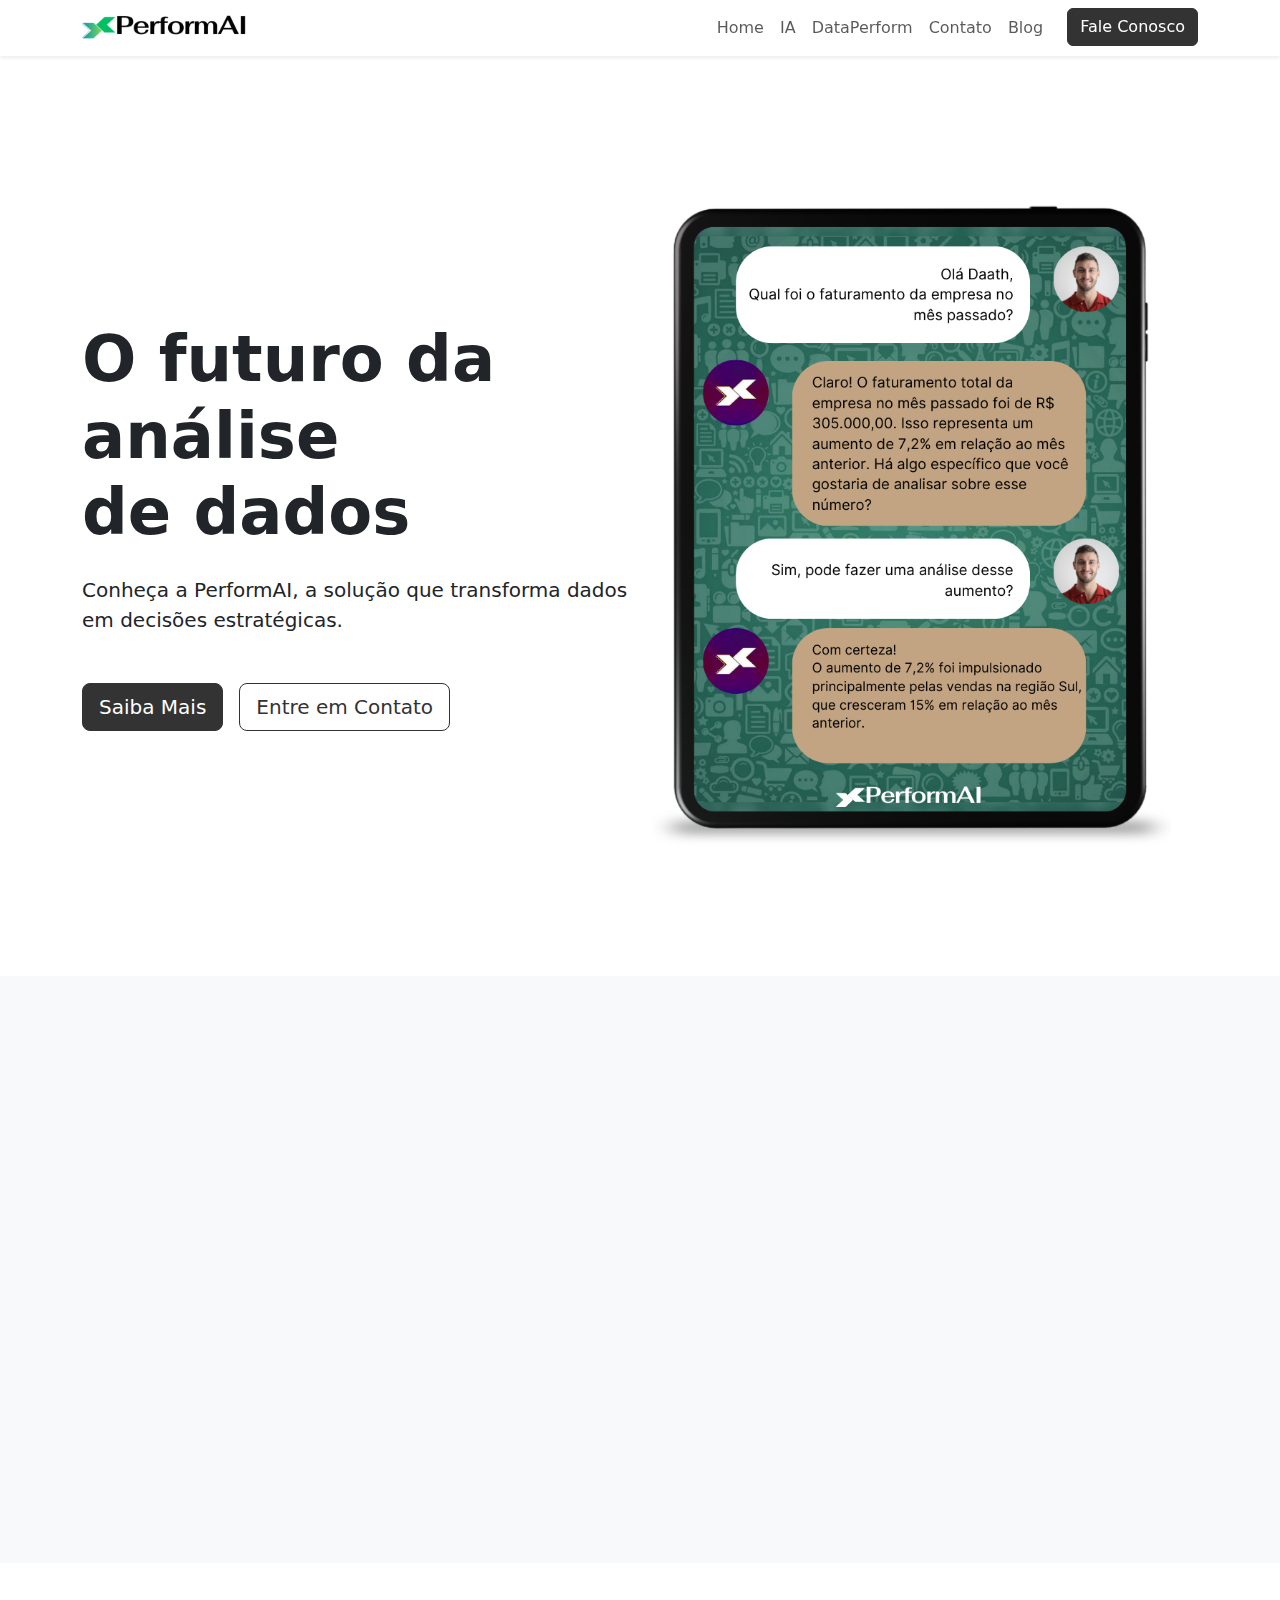
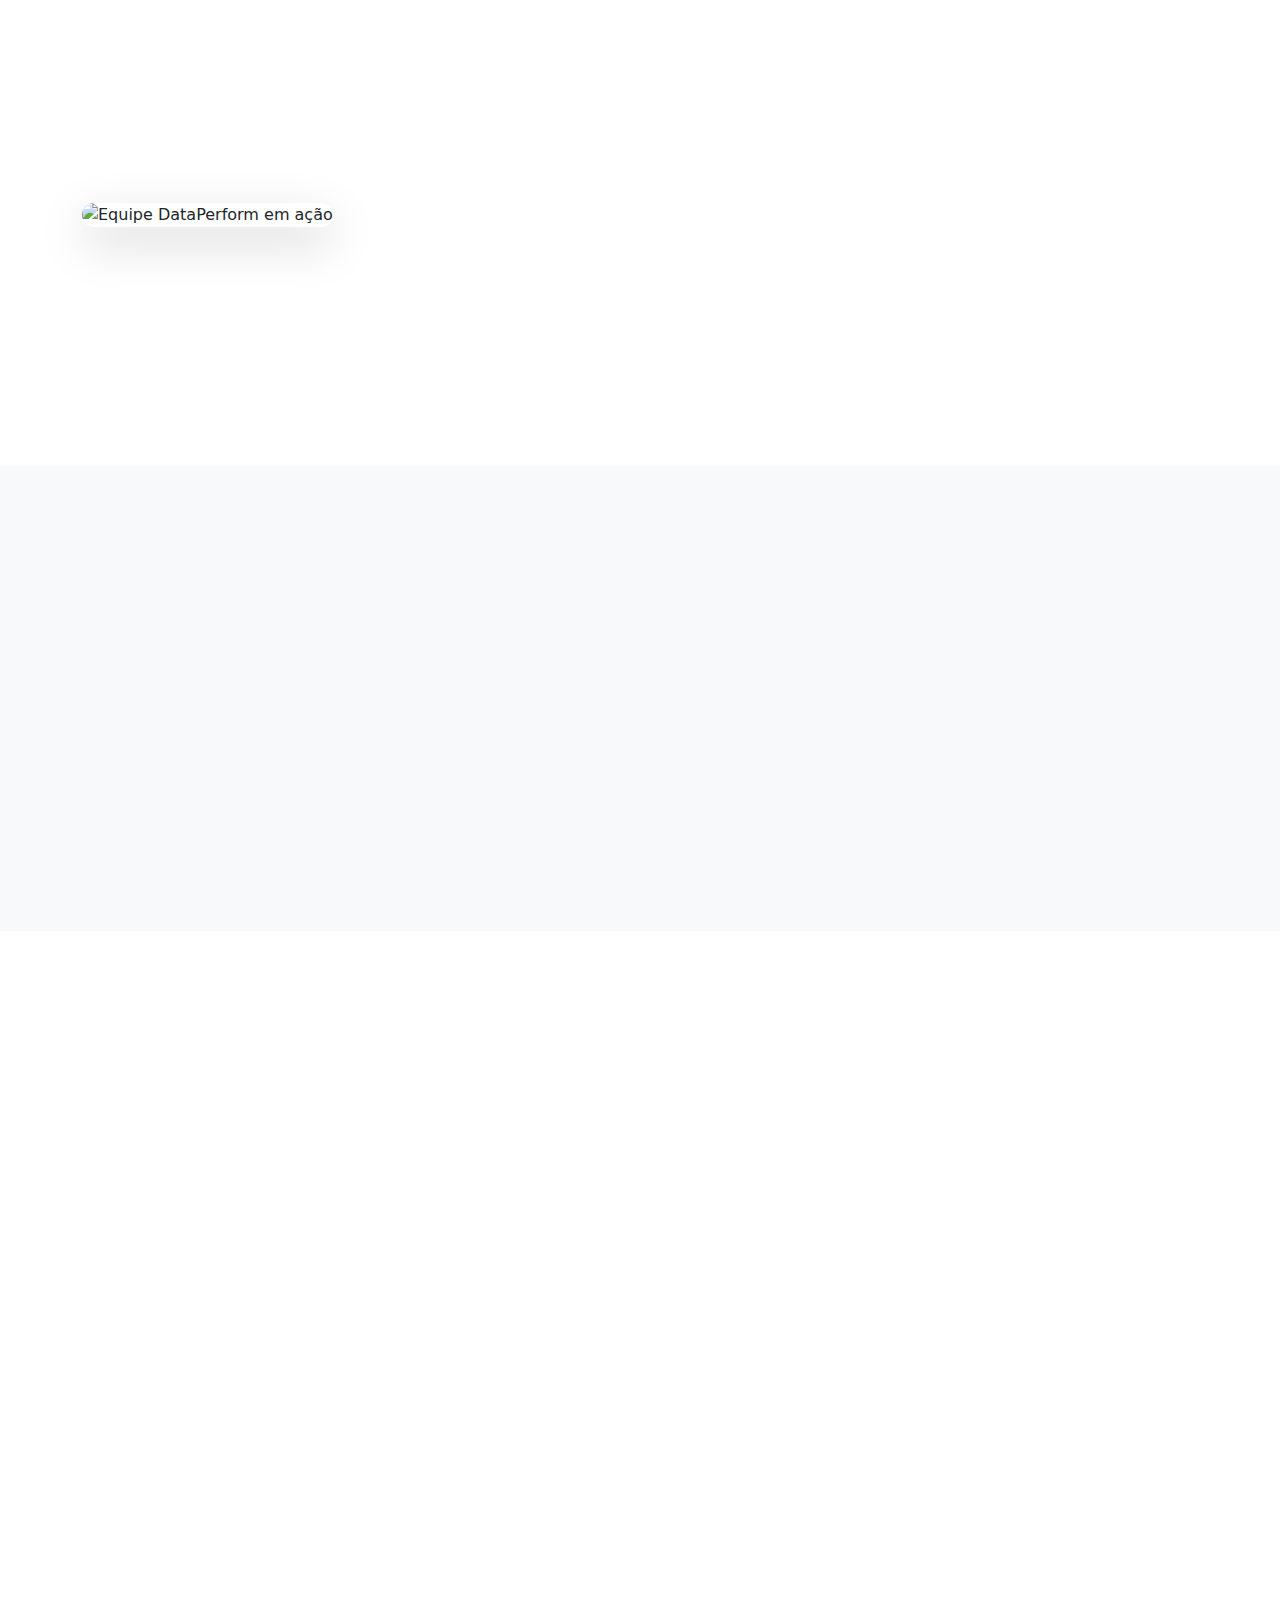
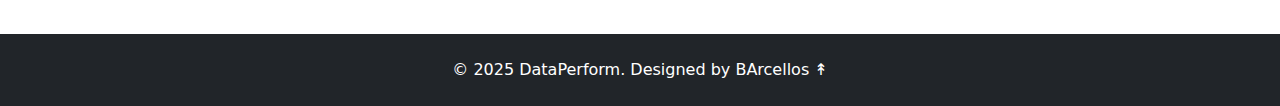
==== index.html @ f774dfe5 "Update" ====
<!DOCTYPE html>
<html lang="pt-BR">
<head>
    <meta charset="UTF-8">
    <meta name="viewport" content="width=device-width, initial-scale=1.0">
    <meta name="description" content="Transforme seu negócio com PerformAI, a solução de inteligência artificial da DataPerform. Insights estratégicos e automação para decisões inteligentes.">
    <title>DataPerform - PerformAI</title>
    <link href="https://cdn.jsdelivr.net/npm/bootstrap@5.3.0/dist/css/bootstrap.min.css" rel="stylesheet">
    <link href="styles.css" rel="stylesheet">
</head>
<body>
    <!-- Header -->
    <nav class="navbar navbar-expand-lg navbar-light bg-white fixed-top shadow-sm">
        <div class="container">
            <a class="navbar-brand" href="#home">
                <img src="logo.png" alt="DataPerform Logo" class="navbar-logo">
            </a>
            <button class="navbar-toggler" type="button" data-bs-toggle="collapse" data-bs-target="#navbarNav">
                <span class="navbar-toggler-icon"></span>
            </button>
            <div class="collapse navbar-collapse" id="navbarNav">
                <ul class="navbar-nav ms-auto">
                    <li class="nav-item">
                        <a class="nav-link" href="#home">Home</a>
                    </li>
                    <li class="nav-item">
                        <a class="nav-link" href="#ia">IA</a>
                    </li>
                    <li class="nav-item">
                        <a class="nav-link" href="#dataperform">DataPerform</a>
                    </li>
                    <li class="nav-item">
                        <a class="nav-link" href="#contact">Contato</a>
                    </li>
                    <li class="nav-item">
                        <a class="nav-link" href="#blog">Blog</a>
                    </li>
                    <li class="nav-item ms-lg-3">
                        <a class="btn btn-primary" href="#contact">Fale Conosco</a>
                    </li>
                </ul>
            </div>
        </div>
    </nav>

    <!-- Hero Section -->
    <section id="home" class="hero-section bg-white">
        <div class="container">
            <div class="row align-items-center min-vh-100">
                <div class="col-lg-6 fade-in">
                    <h1 class="display-3 fw-bold mb-4">O futuro da análise <br> de dados</h1>
                    <p class="lead mb-5">Conheça a PerformAI, a solução que transforma dados em decisões estratégicas.</p>
                    <div class="d-flex gap-3">
                        <a href="#about" class="btn btn-primary btn-lg">Saiba Mais</a>
                        <a href="#contact" class="btn btn-outline-primary btn-lg">Entre em Contato</a>
                    </div>
                </div>
                <div class="col-lg-6 fade-in-delayed">
                    <img src="chat-dp.png" alt="Prévia do Chat PerformAI" class="img-fluid rounded-4  hover-scale chat-preview">
                </div>
            </div>
        </div>
    </section>

    <!-- Features Section -->
    <section id="ia" class="py-5 bg-light">
        <div class="container py-5">
            <h2 class="text-center mb-3 fade-in features-title">Por que PerformAI?</h2>
            <p class="text-center mb-3 fade-in features-subtitle">Simplifique a gestão e tome decisões inteligentes.</p>
            <p class="text-center text-muted mb-5 fade-in features-description">Automatize tarefas, recupere seu tempo e conquiste resultados melhores com uma solução de IA integrada às necessidades do seu negócio.</p>
            <div class="row g-4">
                <div class="col-md-6 col-lg-3">
                    <div class="card h-100 border-0 shadow-sm hover-card fade-in">
                        <div class="card-body text-center p-4">
                            <h3 class="h5 mb-3">Recupere seu tempo</h3>
                            <p class="text-muted mb-0">Automatize tarefas e foque no que realmente importa.</p>
                        </div>
                    </div>
                </div>
                <div class="col-md-6 col-lg-3">
                    <div class="card h-100 border-0 shadow-sm hover-card fade-in">
                        <div class="card-body text-center p-4">
                            <h3 class="h5 mb-3">Trabalhe menos, conquiste mais</h3>
                            <p class="text-muted mb-0">Tome decisões com base em dados precisos.</p>
                        </div>
                    </div>
                </div>
                <div class="col-md-6 col-lg-3">
                    <div class="card h-100 border-0 shadow-sm hover-card fade-in">
                        <div class="card-body text-center p-4">
                            <h3 class="h5 mb-3">Delegue com inteligência</h3>
                            <p class="text-muted mb-0">Identifique padrões e preveja tendências com confiança.</p>
                        </div>
                    </div>
                </div>
                <div class="col-md-6 col-lg-3">
                    <div class="card h-100 border-0 shadow-sm hover-card fade-in">
                        <div class="card-body text-center p-4">
                            <h3 class="h5 mb-3">Crie hábitos de sucesso</h3>
                            <p class="text-muted mb-0">Estabeleça uma cultura de decisões baseadas em dados.</p>
                        </div>
                    </div>
                </div>
            </div>
        </div>
    </section>

    <!-- About Section -->
    <section id="dataperform" class="py-5">
        <div class="container py-5">
            <div class="row align-items-center">
                <div class="col-lg-6">
                    <img src="https://hebbkx1anhila5yf.public.blob.vercel-storage.com/sobre-dp-hRczuGwS9LQzbu65vtVH3QUksy7vBr.png" alt="Equipe DataPerform em ação" class="img-fluid rounded-4 shadow-lg hover-scale team-image">
                </div>
                <div class="col-lg-6 text-end">
                    <h2 class="mb-3 fade-in features-title">Sobre a DataPerform</h2>
                    <p class="mb-3 fade-in features-subtitle">Transformando negócios com tecnologia inovadora</p>
                    <p class="text-muted mb-5 fade-in features-description">Somos uma empresa de tecnologia focada em transformar negócios com soluções inovadoras. Nossa vertical de IA, a PerformAI, é projetada para maximizar resultados e simplificar a gestão empresarial.</p>
                    <a href="#" class="btn btn-primary btn-lg fade-in">Saiba Mais</a>
                </div>
            </div>
        </div>
    </section>

    <!-- What to Expect Section -->
    <section id="expect" class="py-5 bg-light">
        <div class="container py-5">
            <h2 class="text-center mb-5 fade-in features-title">O que esperar da PerformAI?</h2>
            <div class="row g-4">
                <div class="col-md-6 col-lg-3">
                    <div class="card h-100 border-0 shadow-sm hover-card fade-in">
                        <div class="card-body text-center p-4">
                            <h3 class="h5 mb-3">Automação de Tarefas</h3>
                            <p class="text-muted mb-0">Elimine processos manuais e aumente a produtividade</p>
                        </div>
                    </div>
                </div>
                <div class="col-md-6 col-lg-3">
                    <div class="card h-100 border-0 shadow-sm hover-card fade-in">
                        <div class="card-body text-center p-4">
                            <h3 class="h5 mb-3">Análises Precisas</h3>
                            <p class="text-muted mb-0">Tome decisões baseadas em dados confiáveis</p>
                        </div>
                    </div>
                </div>
                <div class="col-md-6 col-lg-3">
                    <div class="card h-100 border-0 shadow-sm hover-card fade-in">
                        <div class="card-body text-center p-4">
                            <h3 class="h5 mb-3">Predições Estratégicas</h3>
                            <p class="text-muted mb-0">Antecipe tendências e prepare-se para o futuro</p>
                        </div>
                    </div>
                </div>
                <div class="col-md-6 col-lg-3">
                    <div class="card h-100 border-0 shadow-sm hover-card fade-in">
                        <div class="card-body text-center p-4">
                            <h3 class="h5 mb-3">Acessibilidade Total</h3>
                            <p class="text-muted mb-0">Acesse suas informações de qualquer lugar, a qualquer momento</p>
                        </div>
                    </div>
                </div>
            </div>
        </div>
    </section>

    <!-- Contact Section -->
    <section id="contact" class="py-5">
        <div class="container py-5">
            <h2 class="text-center mb-5 fade-in">Fale Conosco</h2>
            <div class="row justify-content-between">
                <div class="col-md-6">
                    <form class="card border-0 shadow-sm p-4 fade-in" id="contactForm">
                        <div class="mb-3">
                            <label for="name" class="form-label">Seu Nome</label>
                            <input type="text" class="form-control" id="name" required>
                        </div>
                        <div class="mb-3">
                            <label for="email" class="form-label">E-mail</label>
                            <input type="email" class="form-control" id="email" required>
                        </div>
                        <div class="mb-4">
                            <label for="message" class="form-label">Mensagem</label>
                            <textarea class="form-control" id="message" rows="4" required></textarea>
                        </div>
                        <button type="submit" class="btn btn-primary w-100">Enviar</button>
                    </form>
                </div>
                <div class="col-md-5">
                    <div class="contact-info fade-in">
                        <div class="mb-4">
                            <div class="d-flex align-items-center mb-2">
                                <svg xmlns="http://www.w3.org/2000/svg" width="24" height="24" viewBox="0 0 24 24" fill="none" stroke="currentColor" stroke-width="2" stroke-linecap="round" stroke-linejoin="round" class="me-2 text-primary"><path d="M20 10c0 6-8 12-8 12s-8-6-8-12a8 8 0 0 1 16 0Z"></path><circle cx="12" cy="10" r="3"></circle></svg>
                                <h3 class="h5 mb-0">Endereço</h3>
                            </div>
                            <p class="text-muted ms-4">Itajaí, Santa Catarina</p>
                        </div>
                        <div class="mb-4">
                            <div class="d-flex align-items-center mb-2">
                                <svg xmlns="http://www.w3.org/2000/svg" width="24" height="24" viewBox="0 0 24 24" fill="none" stroke="currentColor" stroke-width="2" stroke-linecap="round" stroke-linejoin="round" class="me-2 text-primary"><path d="M22 16.92v3a2 2 0 0 1-2.18 2 19.79 19.79 0 0 1-8.63-3.07 19.5 19.5 0 0 1-6-6 19.79 19.79 0 0 1-3.07-8.67A2 2 0 0 1 4.11 2h3a2 2 0 0 1 2 1.72 12.84 12.84 0 0 0 .7 2.81 2 2 0 0 1-.45 2.11L8.09 9.91a16 16 0 0 0 6 6l1.27-1.27a2 2 0 0 1 2.11-.45 12.84 12.84 0 0 0 2.81.7A2 2 0 0 1 22 16.92z"></path></svg>
                                <h3 class="h5 mb-0">Telefone</h3>
                            </div>
                            <p class="text-muted ms-4">010-020-0340</p>
                        </div>
                        <div class="mb-4">
                            <div class="d-flex align-items-center mb-2">
                                <svg xmlns="http://www.w3.org/2000/svg" width="24" height="24" viewBox="0 0 24 24" fill="none" stroke="currentColor" stroke-width="2" stroke-linecap="round" stroke-linejoin="round" class="me-2 text-primary"><rect width="20" height="16" x="2" y="4" rx="2"></rect><path d="m22 7-8.97 5.7a1.94 1.94 0 0 1-2.06 0L2 7"></path></svg>
                                <h3 class="h5 mb-0">E-mail</h3>
                            </div>
                            <p class="text-muted ms-4">comercial@dataperform.com.br</p>
                        </div>
                    </div>
                </div>
            </div>
        </div>
    </section>

    <!-- Footer -->
    <footer class="bg-dark text-white py-4">
        <div class="container text-center">
            <p class="mb-0">&copy; 2025 DataPerform. Designed by BArcellos ↟</p>
        </div>
    </footer>

    <script src="https://cdn.jsdelivr.net/npm/bootstrap@5.3.0/dist/js/bootstrap.bundle.min.js"></script>
    <script src="script.js"></script>
</body>
</html>
---- styles.css ----
/* Custom Properties */
:root {
  --primary: #333333; /* Changed from #1d4ed8 to dark gray */
  --transition: all 0.3s ease;
}

/* General Styles */
body {
  padding-top: 76px;
}

/* Animations */
.fade-in {
  opacity: 0;
  transform: translateY(20px);
  transition: var(--transition);
}

.fade-in.visible {
  opacity: 1;
  transform: translateY(0);
}

.fade-in-delayed {
  opacity: 0;
  transform: translateY(20px);
  transition: var(--transition);
  transition-delay: 0.2s;
}

.fade-in-delayed.visible {
  opacity: 1;
  transform: translateY(0);
}

/* Hero Section */
.hero-section {
  background-color: #ffffff;
  min-height: calc(100vh - 76px);
  display: flex;
  align-items: center;
}

/* Hover Effects */
.hover-scale {
  transition: var(--transition);
}

.hover-scale:hover {
  transform: scale(1.02);
}

.hover-card {
  transition: var(--transition);
}

.hover-card:hover {
  transform: translateY(-5px);
}

/* Navigation */
.navbar {
  transition: var(--transition);
}

.navbar.scrolled {
  background: rgba(255, 255, 255, 0.95) !important;
  backdrop-filter: blur(10px);
}

.nav-link {
  position: relative;
  padding: 0.5rem 1rem;
}

.nav-link::after {
  content: "";
  position: absolute;
  bottom: 0;
  left: 50%;
  width: 0;
  height: 2px;
  background: var(--primary);
  transition: var(--transition);
  transform: translateX(-50%);
}

.nav-link:hover::after {
  width: 100%;
}

.navbar-logo {
  height: 30px;
  width: auto;
  display: block;
}

/* Form Styles */
.form-control {
  transition: var(--transition);
}

.form-control:focus {
  border-color: var(--primary);
  box-shadow: 0 0 0 0.25rem rgba(29, 78, 216, 0.25);
}

/* Button Styles */
.btn-primary {
  background-color: var(--primary);
  border-color: var(--primary);
}

.btn-primary:hover {
  background-color: #666666;
  border-color: #666666;
}

.btn-outline-primary {
  color: var(--primary);
  border-color: var(--primary);
}

.btn-outline-primary:hover {
  background-color: #666666;
  border-color: #666666;
}

/* Responsive Adjustments */
@media (max-width: 991.98px) {
  .hero-section {
    text-align: center;
  }

  .hero-section .d-flex {
    justify-content: center;
  }
}

/* Chat Preview Styles */
.chat-preview {
  max-width: 95%;
  margin: 0 auto;
}

/* Features Section Styles */
.features-title {
  font-size: 2.5rem;
  font-weight: 700 !important;
  margin-bottom: 1rem;
}

.features-subtitle {
  font-size: 1.25rem;
  font-weight: 500;
  margin-bottom: 1.5rem;
}

.features-description {
  font-size: 1.1rem;
  max-width: 800px;
  margin: 0 auto 3rem;
}

/* What to Expect Section Styles */
#expect .card {
  transition: all 0.3s ease;
}

#expect .card:hover {
  transform: translateY(-10px);
  box-shadow: 0 4px 20px rgba(0, 0, 0, 0.1) !important;
}

#expect .card-body {
  display: flex;
  flex-direction: column;
  justify-content: center;
  height: 100%;
}

#expect .h5 {
  font-weight: 600;
  margin-bottom: 1rem;
}

#expect .text-muted {
  font-size: 0.9rem;
  line-height: 1.5;
}

/* Responsive adjustments */
@media (max-width: 767.98px) {
  #expect .card {
    margin-bottom: 1rem;
  }
}

/* Features and About Section Styles */
.features-title,
.about-title {
  font-size: 2.5rem;
  font-weight: 700 !important;
  margin-bottom: 1rem;
}

.features-subtitle,
.about-subtitle {
  font-size: 1.25rem;
  font-weight: 500;
  margin-bottom: 1.5rem;
}

.features-description,
.about-description {
  font-size: 1.1rem;
  max-width: 800px;
  margin-left: auto;
  margin-bottom: 3rem;
}

/* Team Image Styles */
.team-image {
  width: 100%;
  height: auto;
  object-fit: cover;
}

/* Responsive adjustments */
@media (max-width: 991.98px) {
  #dataperform .col-lg-6 {
    margin-bottom: 2rem;
  }
  #dataperform .text-end {
    text-align: center !important;
  }
  .features-description,
  .about-description {
    margin-left: 0;
    margin-right: 0;
  }
}

/* Contact Info Styles */
.contact-info {
  padding: 2rem;
  background-color: #f8f9fa;
  border-radius: 0.5rem;
  height: 100%;
}

.contact-info .h5 {
  font-weight: 600;
  color: var(--primary);
}

.contact-info svg {
  width: 24px;
  height: 24px;
}

.contact-info p {
  margin-bottom: 0;
}

@media (max-width: 767.98px) {
  .contact-info {
    margin-top: 2rem;
  }
}
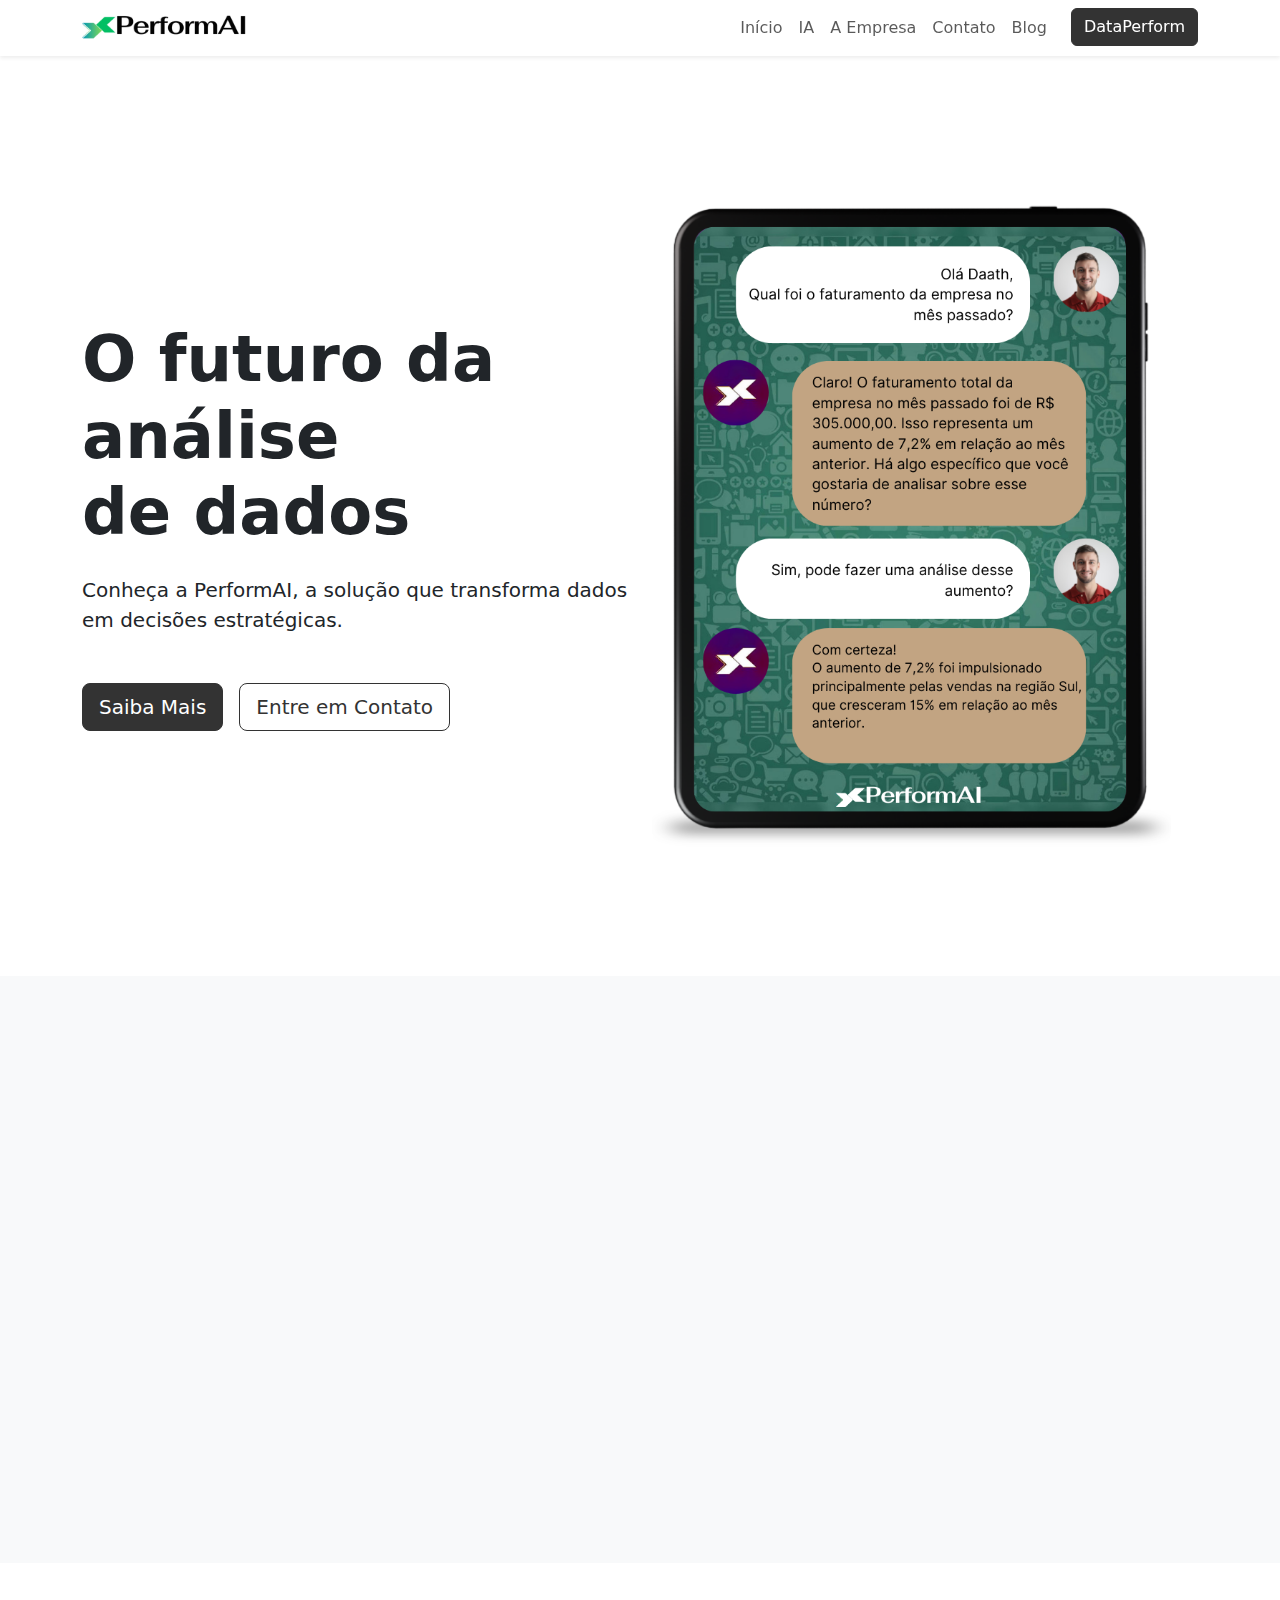
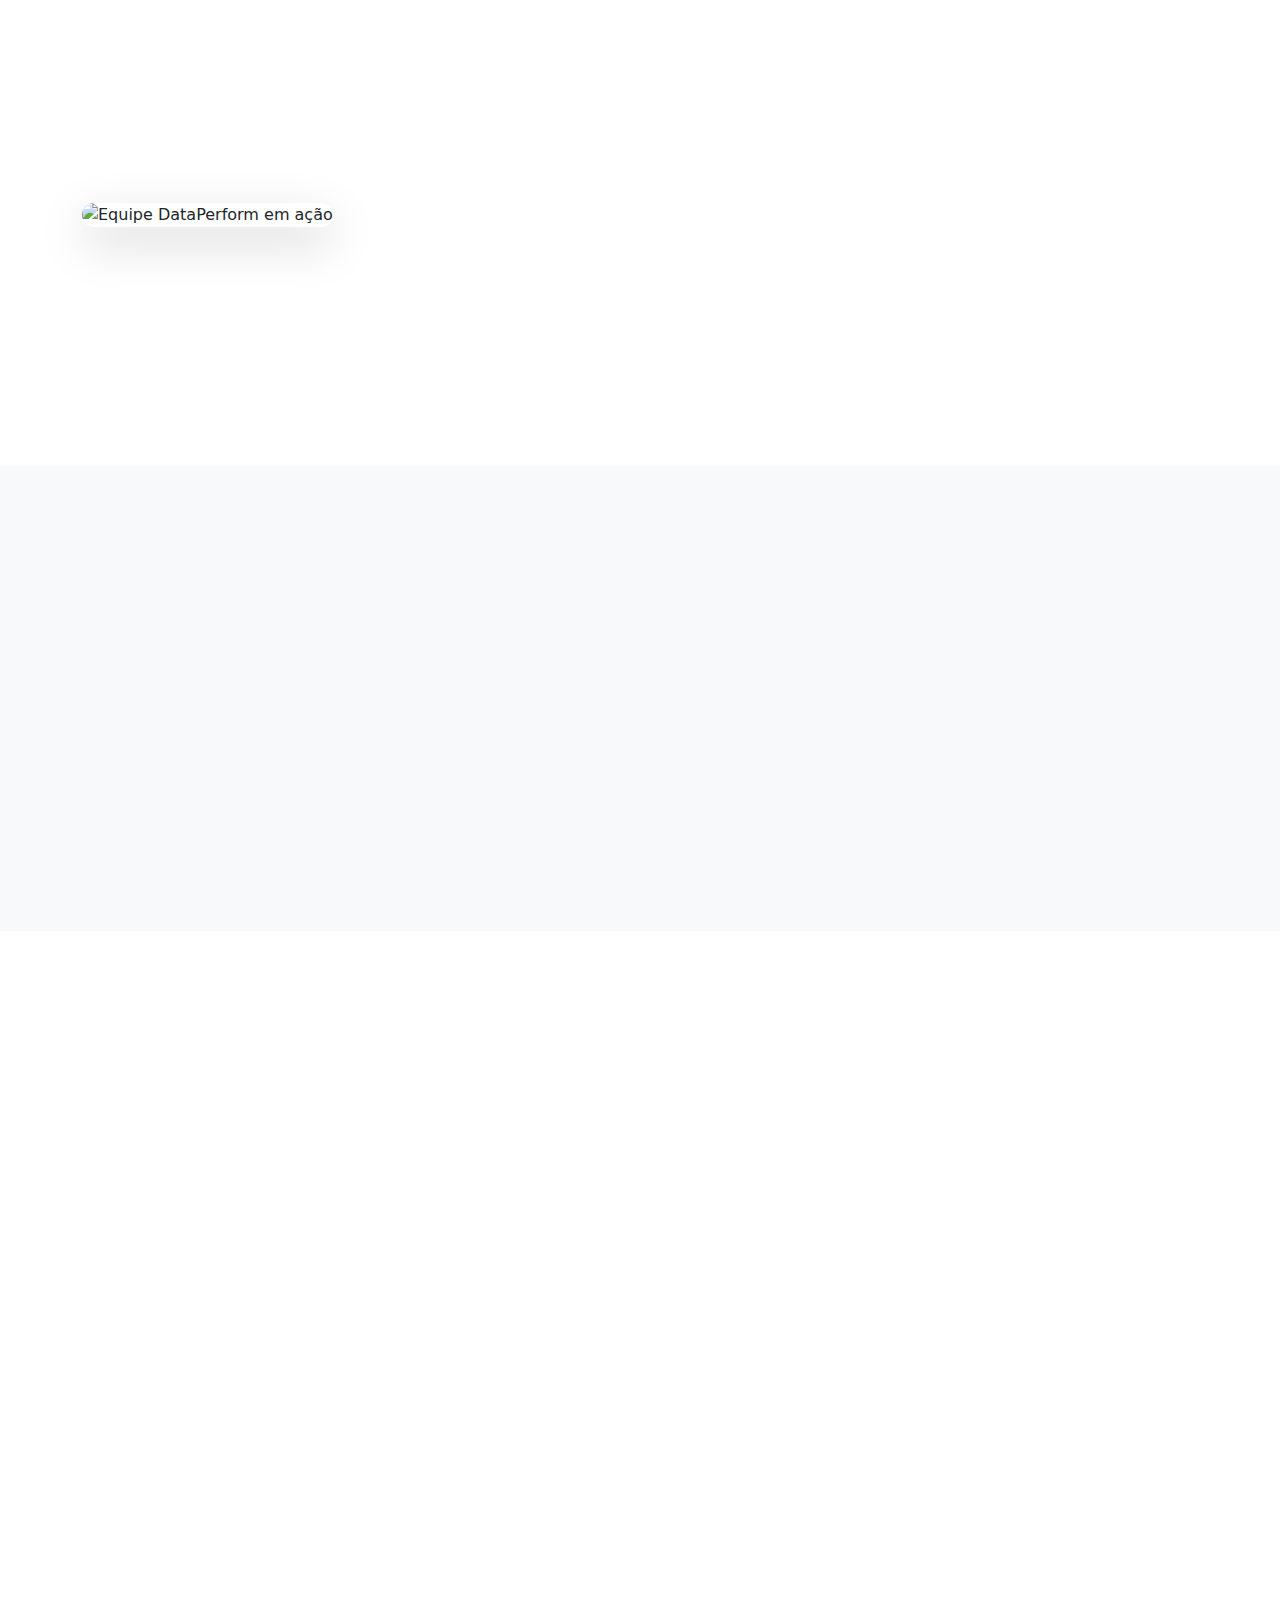
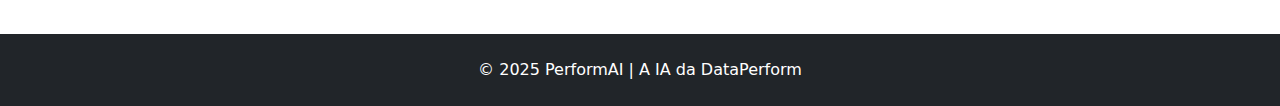
==== commit b0b258d6: "Menu and Footer" ====
--- a/index.html
+++ b/index.html
@@ -4,7 +4,8 @@
     <meta charset="UTF-8">
     <meta name="viewport" content="width=device-width, initial-scale=1.0">
     <meta name="description" content="Transforme seu negócio com PerformAI, a solução de inteligência artificial da DataPerform. Insights estratégicos e automação para decisões inteligentes.">
-    <title>DataPerform - PerformAI</title>
+    <title>PerformAI | A IA da DataPerform</title>
+    <link rel="icon" type="image/x-icon" href="favicon.ico">
     <link href="https://cdn.jsdelivr.net/npm/bootstrap@5.3.0/dist/css/bootstrap.min.css" rel="stylesheet">
     <link href="styles.css" rel="stylesheet">
 </head>
@@ -21,13 +22,13 @@
             <div class="collapse navbar-collapse" id="navbarNav">
                 <ul class="navbar-nav ms-auto">
                     <li class="nav-item">
-                        <a class="nav-link" href="#home">Home</a>
+                        <a class="nav-link" href="#home">Início</a>
                     </li>
                     <li class="nav-item">
                         <a class="nav-link" href="#ia">IA</a>
                     </li>
                     <li class="nav-item">
-                        <a class="nav-link" href="#dataperform">DataPerform</a>
+                        <a class="nav-link" href="#dataperform">A Empresa</a>
                     </li>
                     <li class="nav-item">
                         <a class="nav-link" href="#contact">Contato</a>
@@ -36,7 +37,7 @@
                         <a class="nav-link" href="#blog">Blog</a>
                     </li>
                     <li class="nav-item ms-lg-3">
-                        <a class="btn btn-primary" href="#contact">Fale Conosco</a>
+                        <a class="btn btn-primary" href="http://dataperform.com.br/" target="_blank">DataPerform</a>
                     </li>
                 </ul>
             </div>
@@ -217,7 +218,7 @@
     <!-- Footer -->
     <footer class="bg-dark text-white py-4">
         <div class="container text-center">
-            <p class="mb-0">&copy; 2025 DataPerform. Designed by BArcellos ↟</p>
+            <p class="mb-0">&copy; 2025 PerformAI | A IA da DataPerform</p>
         </div>
     </footer>
 
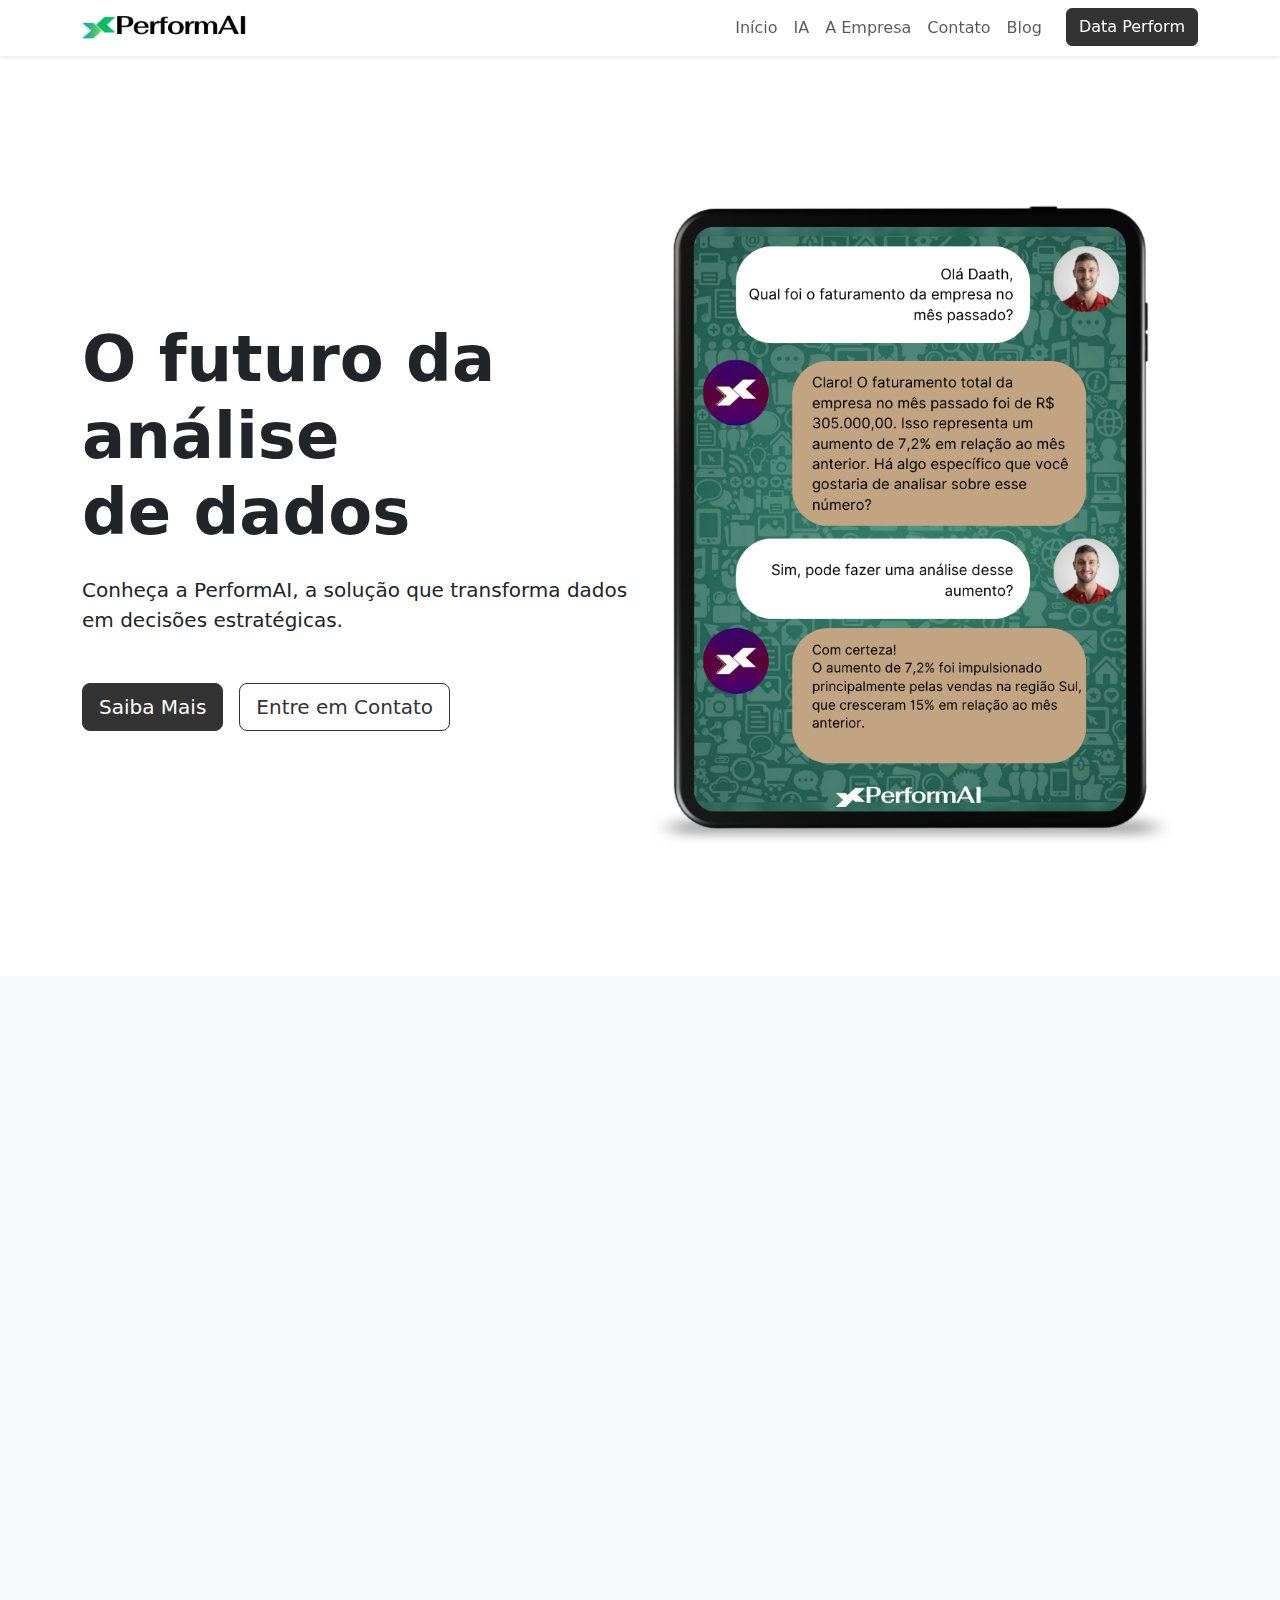
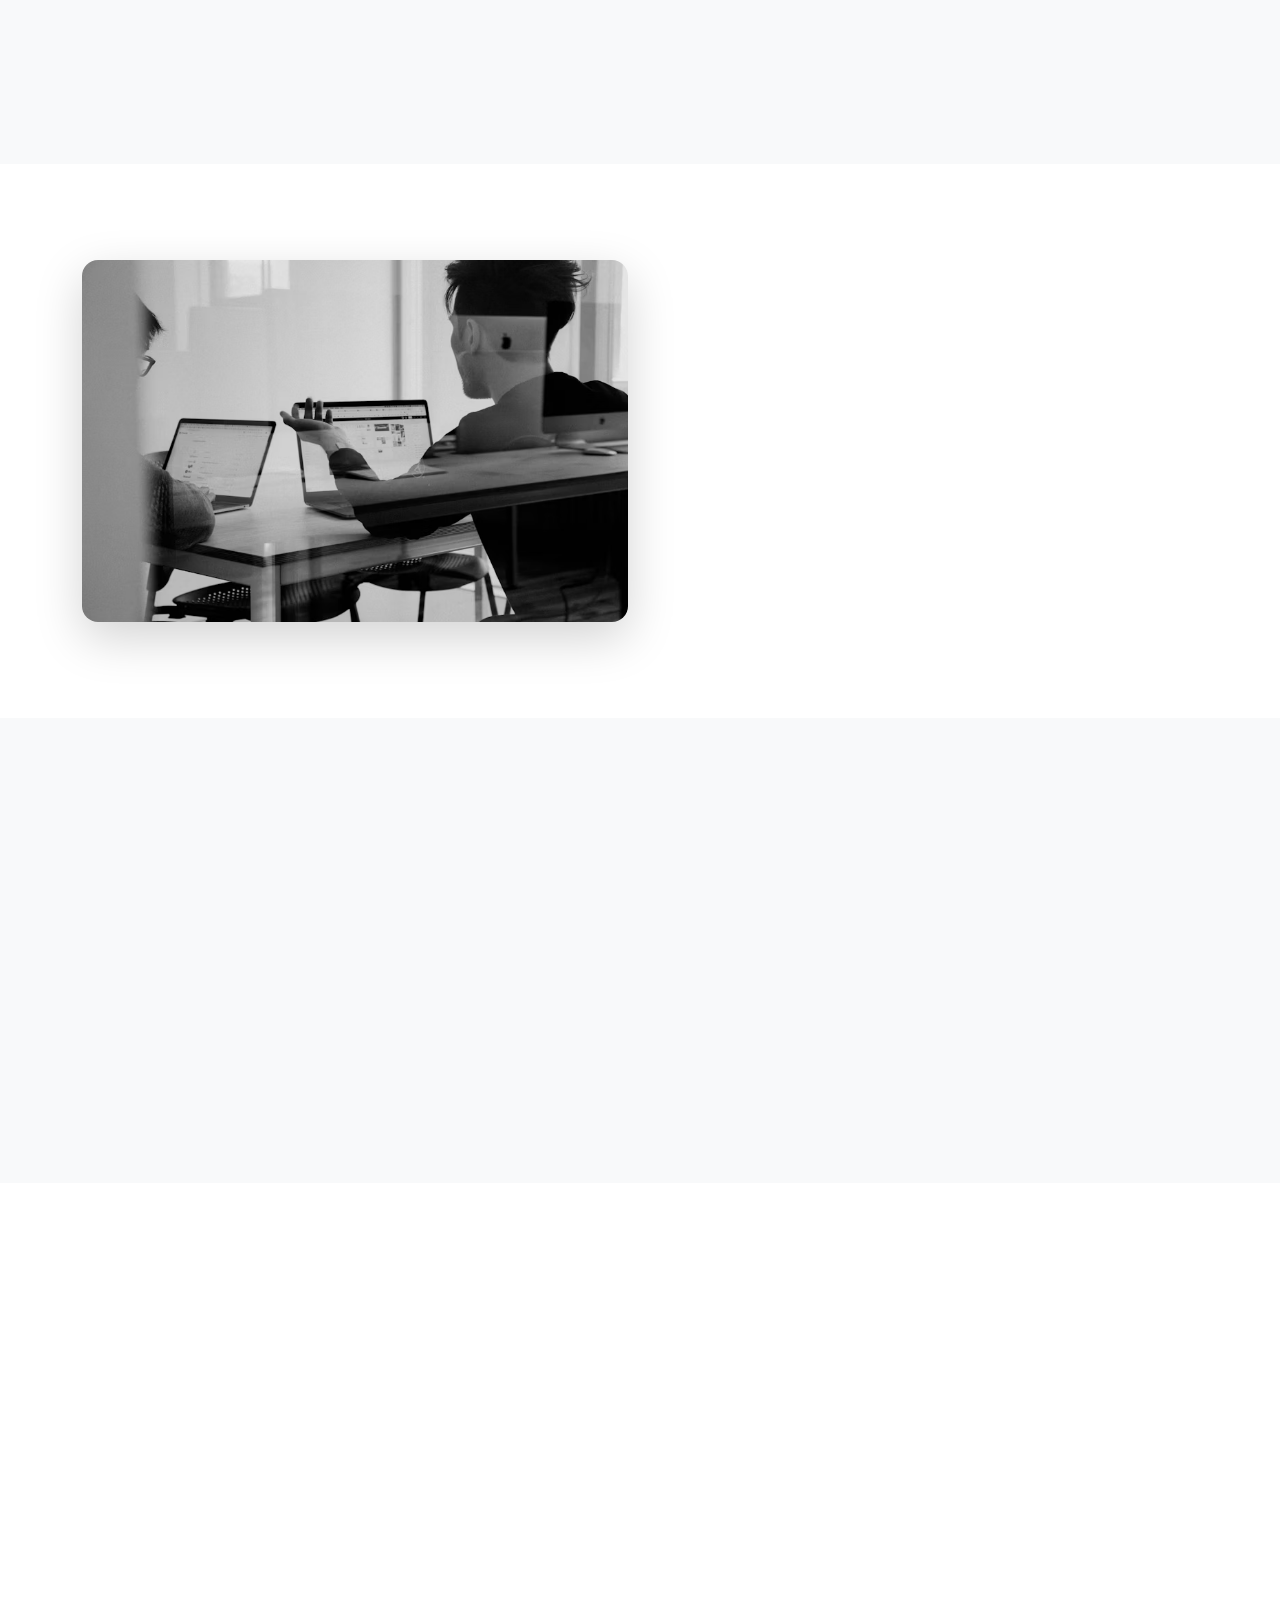
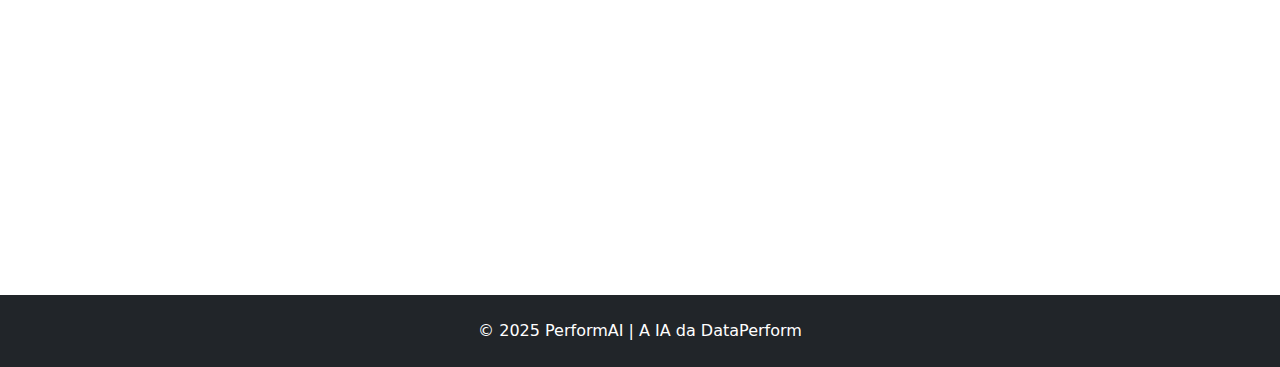
==== commit 366ee0f2: "Novo Site - PerformAI" ====
--- a/index.html
+++ b/index.html
@@ -37,7 +37,7 @@
                         <a class="nav-link" href="#blog">Blog</a>
                     </li>
                     <li class="nav-item ms-lg-3">
-                        <a class="btn btn-primary" href="http://dataperform.com.br/" target="_blank">DataPerform</a>
+                        <a class="btn btn-primary" href="http://dataperform.com.br/" target="_blank">Data Perform</a>
                     </li>
                 </ul>
             </div>
@@ -52,12 +52,12 @@
                     <h1 class="display-3 fw-bold mb-4">O futuro da análise <br> de dados</h1>
                     <p class="lead mb-5">Conheça a PerformAI, a solução que transforma dados em decisões estratégicas.</p>
                     <div class="d-flex gap-3">
-                        <a href="#about" class="btn btn-primary btn-lg">Saiba Mais</a>
+                        <a href="#dataperform" class="btn btn-primary btn-lg">Saiba Mais</a>
                         <a href="#contact" class="btn btn-outline-primary btn-lg">Entre em Contato</a>
                     </div>
                 </div>
                 <div class="col-lg-6 fade-in-delayed">
-                    <img src="chat-dp.png" alt="Prévia do Chat PerformAI" class="img-fluid rounded-4  hover-scale chat-preview">
+                    <img src="chat-dp.png" alt="Prévia do Chat PerformAI" class="img-fluid rounded-4 hover-scale chat-preview">
                 </div>
             </div>
         </div>
@@ -68,13 +68,13 @@
         <div class="container py-5">
             <h2 class="text-center mb-3 fade-in features-title">Por que PerformAI?</h2>
             <p class="text-center mb-3 fade-in features-subtitle">Simplifique a gestão e tome decisões inteligentes.</p>
-            <p class="text-center text-muted mb-5 fade-in features-description">Automatize tarefas, recupere seu tempo e conquiste resultados melhores com uma solução de IA integrada às necessidades do seu negócio.</p>
+            <p class="text-center text-muted mb-5 fade-in features-description">Em 2025, a IA tornou-se essencial para os negócios. A PerformAI conecta tecnologia avançada às necessidades reais do mercado, oferecendo análises inteligentes e insights estratégicos. <br><br> Automatize tarefas, ganhe tempo e potencialize seus resultados com uma IA integrada ao seu negócio.</p>
             <div class="row g-4">
                 <div class="col-md-6 col-lg-3">
                     <div class="card h-100 border-0 shadow-sm hover-card fade-in">
                         <div class="card-body text-center p-4">
                             <h3 class="h5 mb-3">Recupere seu tempo</h3>
-                            <p class="text-muted mb-0">Automatize tarefas e foque no que realmente importa.</p>
+                            <p class="text-muted mb-0">Automatize tarefas e foque no essencial. <br>Com a PerformAI, sua equipe dedica menos tempo a processos repetitivos e mais a decisões estratégicas.</p>
                         </div>
                     </div>
                 </div>
@@ -82,7 +82,7 @@
                     <div class="card h-100 border-0 shadow-sm hover-card fade-in">
                         <div class="card-body text-center p-4">
                             <h3 class="h5 mb-3">Trabalhe menos, conquiste mais</h3>
-                            <p class="text-muted mb-0">Tome decisões com base em dados precisos.</p>
+                            <p class="text-muted mb-0">Decisões ágeis com dados precisos. <br>PerformAI integra informações e entrega insights estratégicos, reduzindo esforço e maximizando resultados.</p>
                         </div>
                     </div>
                 </div>
@@ -90,7 +90,7 @@
                     <div class="card h-100 border-0 shadow-sm hover-card fade-in">
                         <div class="card-body text-center p-4">
                             <h3 class="h5 mb-3">Delegue com inteligência</h3>
-                            <p class="text-muted mb-0">Identifique padrões e preveja tendências com confiança.</p>
+                            <p class="text-muted mb-0">PerformAI analisa padrões, prevê tendências e entrega insights precisos, facilitando a tomada de decisões estratégicas.</p>
                         </div>
                     </div>
                 </div>
@@ -98,7 +98,7 @@
                     <div class="card h-100 border-0 shadow-sm hover-card fade-in">
                         <div class="card-body text-center p-4">
                             <h3 class="h5 mb-3">Crie hábitos de sucesso</h3>
-                            <p class="text-muted mb-0">Estabeleça uma cultura de decisões baseadas em dados.</p>
+                            <p class="text-muted mb-0">Cultive decisões baseadas em dados com PerformAI, garantindo análises precisas e planejamento estratégico eficiente.</p>
                         </div>
                     </div>
                 </div>
@@ -111,13 +111,13 @@
         <div class="container py-5">
             <div class="row align-items-center">
                 <div class="col-lg-6">
-                    <img src="https://hebbkx1anhila5yf.public.blob.vercel-storage.com/sobre-dp-hRczuGwS9LQzbu65vtVH3QUksy7vBr.png" alt="Equipe DataPerform em ação" class="img-fluid rounded-4 shadow-lg hover-scale team-image">
+                    <img src="sobre-dp.png" alt="Equipe DataPerform em ação" class="img-fluid rounded-4 shadow-lg hover-scale team-image">
                 </div>
                 <div class="col-lg-6 text-end">
                     <h2 class="mb-3 fade-in features-title">Sobre a DataPerform</h2>
                     <p class="mb-3 fade-in features-subtitle">Transformando negócios com tecnologia inovadora</p>
-                    <p class="text-muted mb-5 fade-in features-description">Somos uma empresa de tecnologia focada em transformar negócios com soluções inovadoras. Nossa vertical de IA, a PerformAI, é projetada para maximizar resultados e simplificar a gestão empresarial.</p>
-                    <a href="#" class="btn btn-primary btn-lg fade-in">Saiba Mais</a>
+                    <p class="text-muted mb-5 fade-in features-description">A DataPerform é uma empresa de tecnologia focada em transformar negócios por meio de soluções inteligentes e inovadoras. Entre essas soluções, nasceu a PerformAI, uma vertical dedicada a potencializar a gestão de empresas com inteligência artificial de ponta.</p>
+                    <a href="http://dataperform.com.br/" target="_blank" class="btn btn-primary btn-lg fade-in">Visite nosso Site</a>
                 </div>
             </div>
         </div>
@@ -167,10 +167,10 @@
     <!-- Contact Section -->
     <section id="contact" class="py-5">
         <div class="container py-5">
-            <h2 class="text-center mb-5 fade-in">Fale Conosco</h2>
-            <div class="row justify-content-between">
+            <h2 class="text-center mb-5 fade-in features-title">Fale Conosco</h2>
+            <div class="row g-4">
                 <div class="col-md-6">
-                    <form class="card border-0 shadow-sm p-4 fade-in" id="contactForm">
+                    <form class="card h-100 border-0 shadow-sm p-4 fade-in" id="contactForm">
                         <div class="mb-3">
                             <label for="name" class="form-label">Seu Nome</label>
                             <input type="text" class="form-control" id="name" required>
@@ -180,14 +180,14 @@
                             <input type="email" class="form-control" id="email" required>
                         </div>
                         <div class="mb-4">
-                            <label for="message" class="form-label">Mensagem</label>
+                            <label for="message" class="form-label">Conte-nos sobre seu Negócio</label>
                             <textarea class="form-control" id="message" rows="4" required></textarea>
                         </div>
                         <button type="submit" class="btn btn-primary w-100">Enviar</button>
                     </form>
                 </div>
-                <div class="col-md-5">
-                    <div class="contact-info fade-in">
+                <div class="col-md-6">
+                    <div class="card h-100 border-0 shadow-sm p-4 fade-in contact-info">
                         <div class="mb-4">
                             <div class="d-flex align-items-center mb-2">
                                 <svg xmlns="http://www.w3.org/2000/svg" width="24" height="24" viewBox="0 0 24 24" fill="none" stroke="currentColor" stroke-width="2" stroke-linecap="round" stroke-linejoin="round" class="me-2 text-primary"><path d="M20 10c0 6-8 12-8 12s-8-6-8-12a8 8 0 0 1 16 0Z"></path><circle cx="12" cy="10" r="3"></circle></svg>
--- a/styles.css
+++ b/styles.css
@@ -243,10 +243,11 @@
 
 /* Contact Info Styles */
 .contact-info {
-  padding: 2rem;
   background-color: #f8f9fa;
-  border-radius: 0.5rem;
   height: 100%;
+  display: flex;
+  flex-direction: column;
+  justify-content: space-around;
 }
 
 .contact-info .h5 {
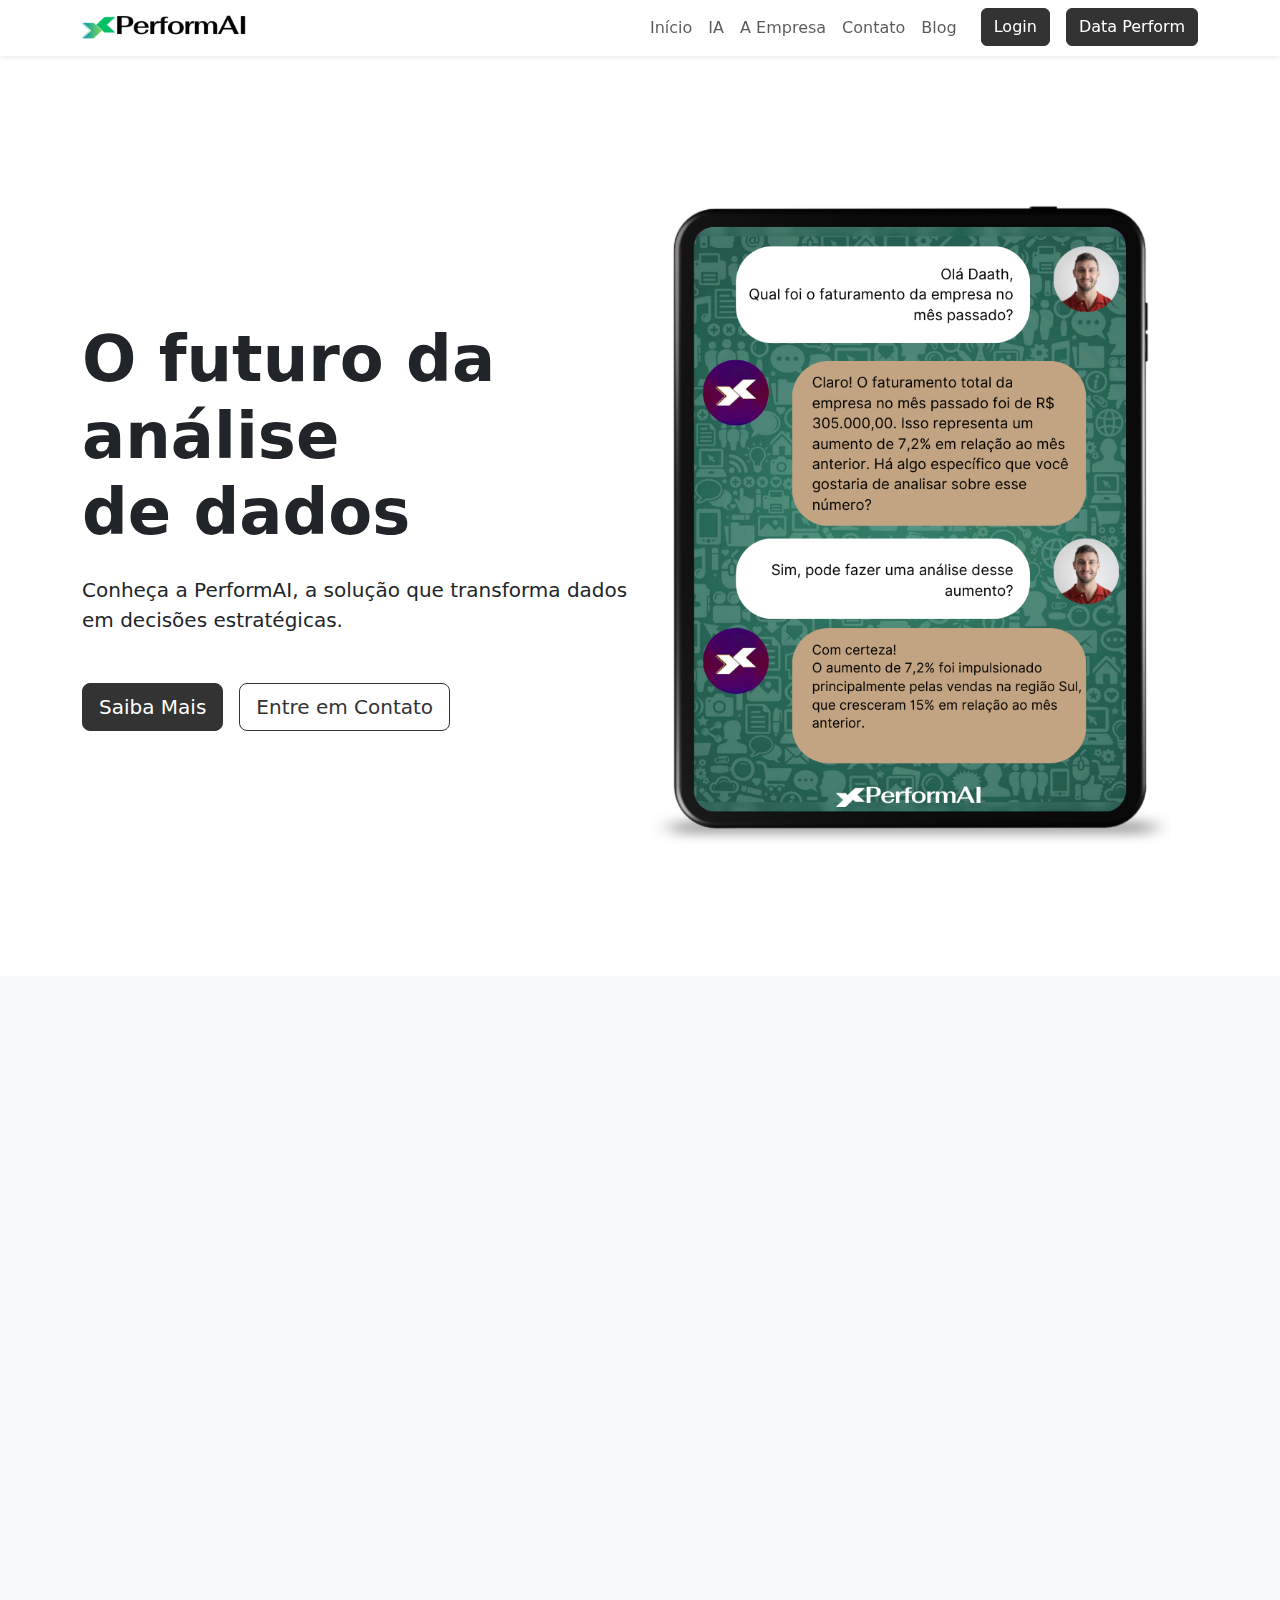
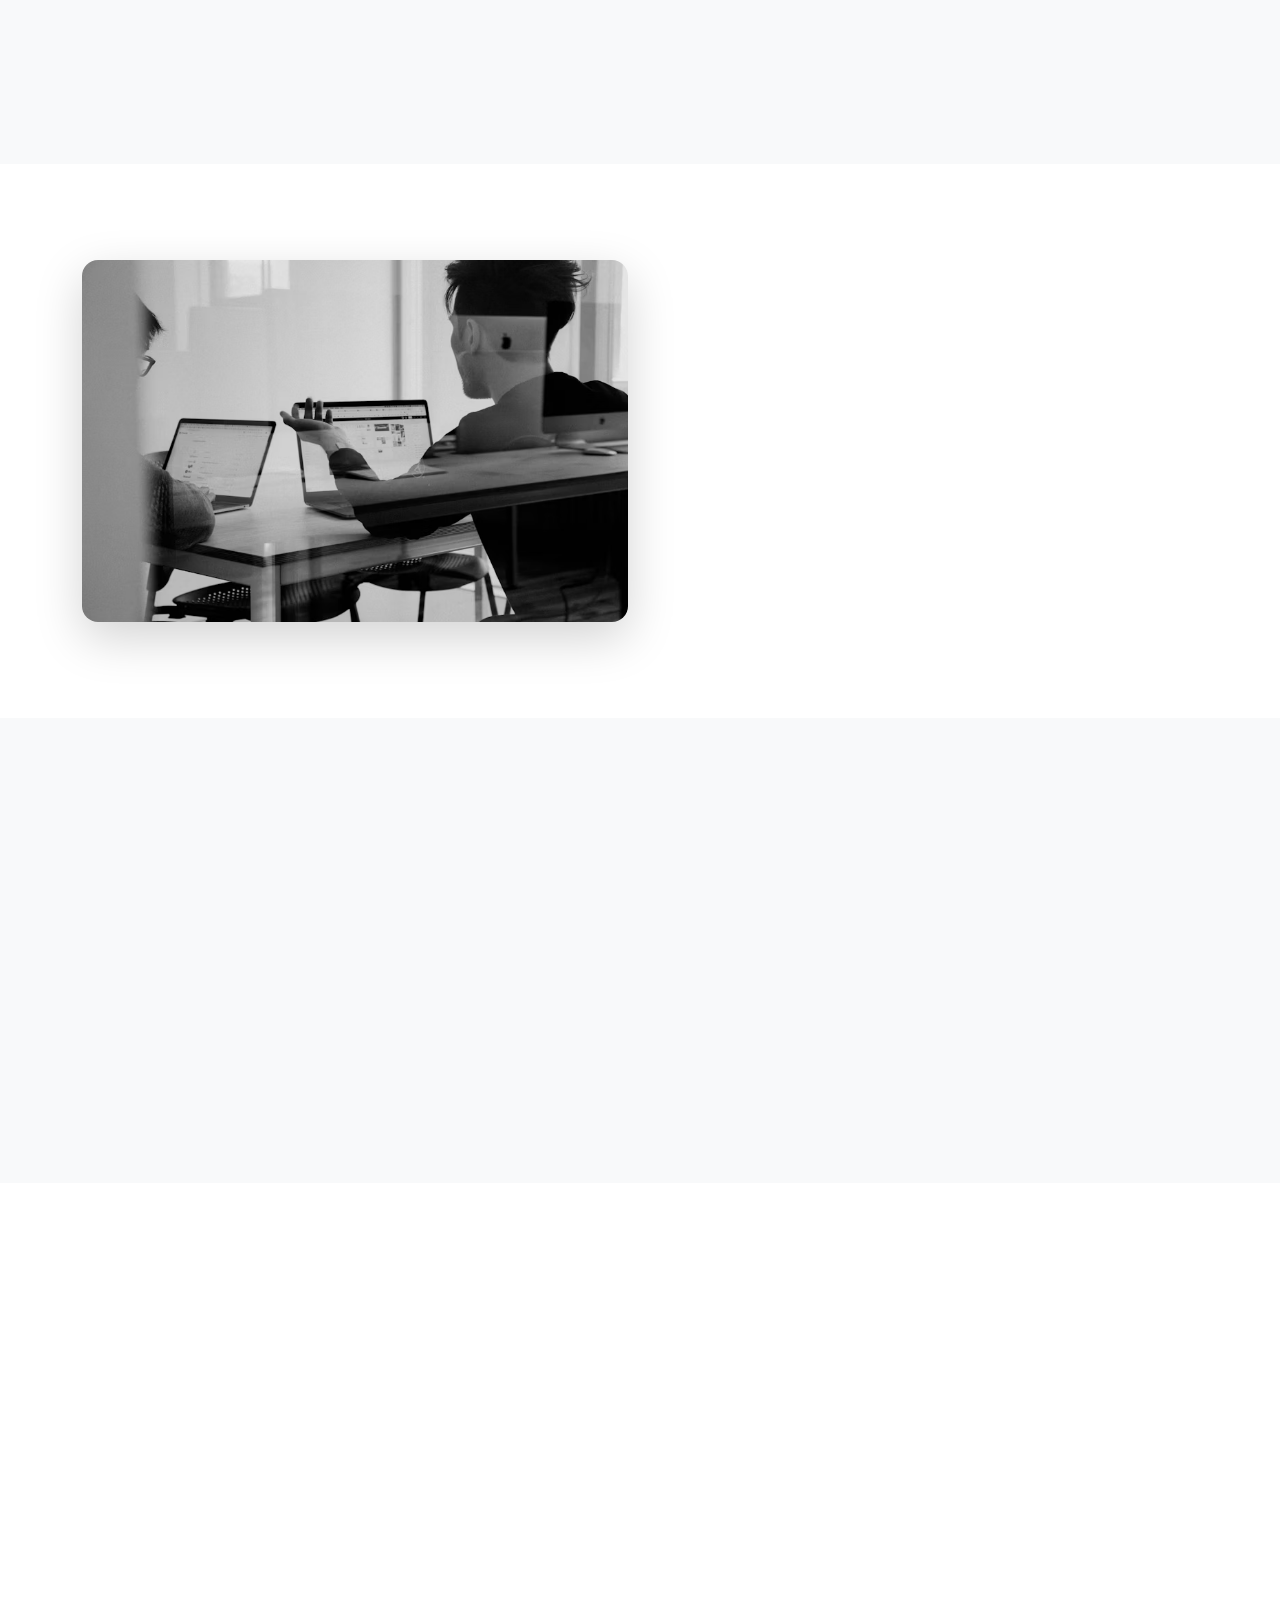
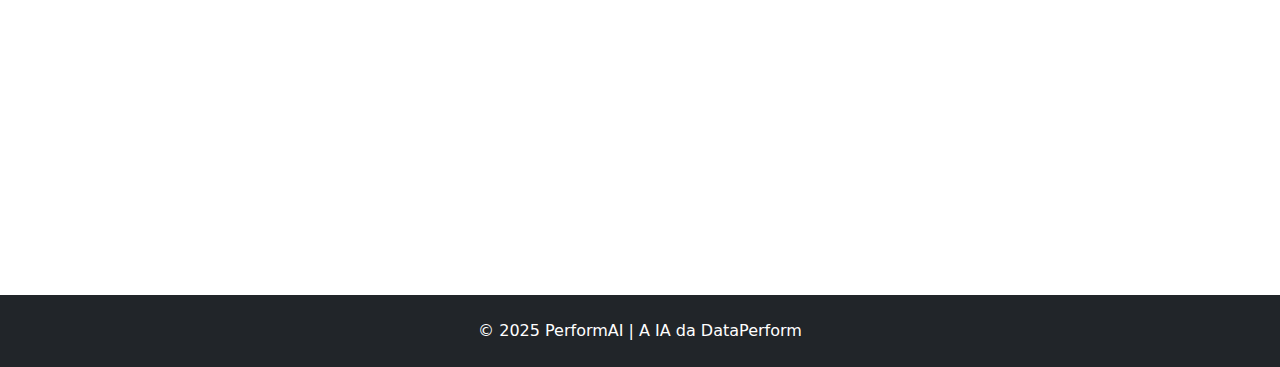
==== commit 689705b6: "Updates" ====
--- a/index.html
+++ b/index.html
@@ -37,7 +37,10 @@
                         <a class="nav-link" href="#blog">Blog</a>
                     </li>
                     <li class="nav-item ms-lg-3">
-                        <a class="btn btn-primary" href="http://dataperform.com.br/" target="_blank">Data Perform</a>
+                        <a class="btn btn-primary login" href="login.html">Login</a>
+                    </li>
+                    <li class="nav-item ms-lg-3">
+                        <a class="btn btn-primary" href="https://douglasbarcellos.github.io/datap/" target="_blank">Data Perform</a>
                     </li>
                 </ul>
             </div>
@@ -117,7 +120,7 @@
                     <h2 class="mb-3 fade-in features-title">Sobre a DataPerform</h2>
                     <p class="mb-3 fade-in features-subtitle">Transformando negócios com tecnologia inovadora</p>
                     <p class="text-muted mb-5 fade-in features-description">A DataPerform é uma empresa de tecnologia focada em transformar negócios por meio de soluções inteligentes e inovadoras. Entre essas soluções, nasceu a PerformAI, uma vertical dedicada a potencializar a gestão de empresas com inteligência artificial de ponta.</p>
-                    <a href="http://dataperform.com.br/" target="_blank" class="btn btn-primary btn-lg fade-in">Visite nosso Site</a>
+                    <a href="https://douglasbarcellos.github.io/datap/" target="_blank" class="btn btn-primary btn-lg fade-in">Visite nosso Site</a>
                 </div>
             </div>
         </div>
